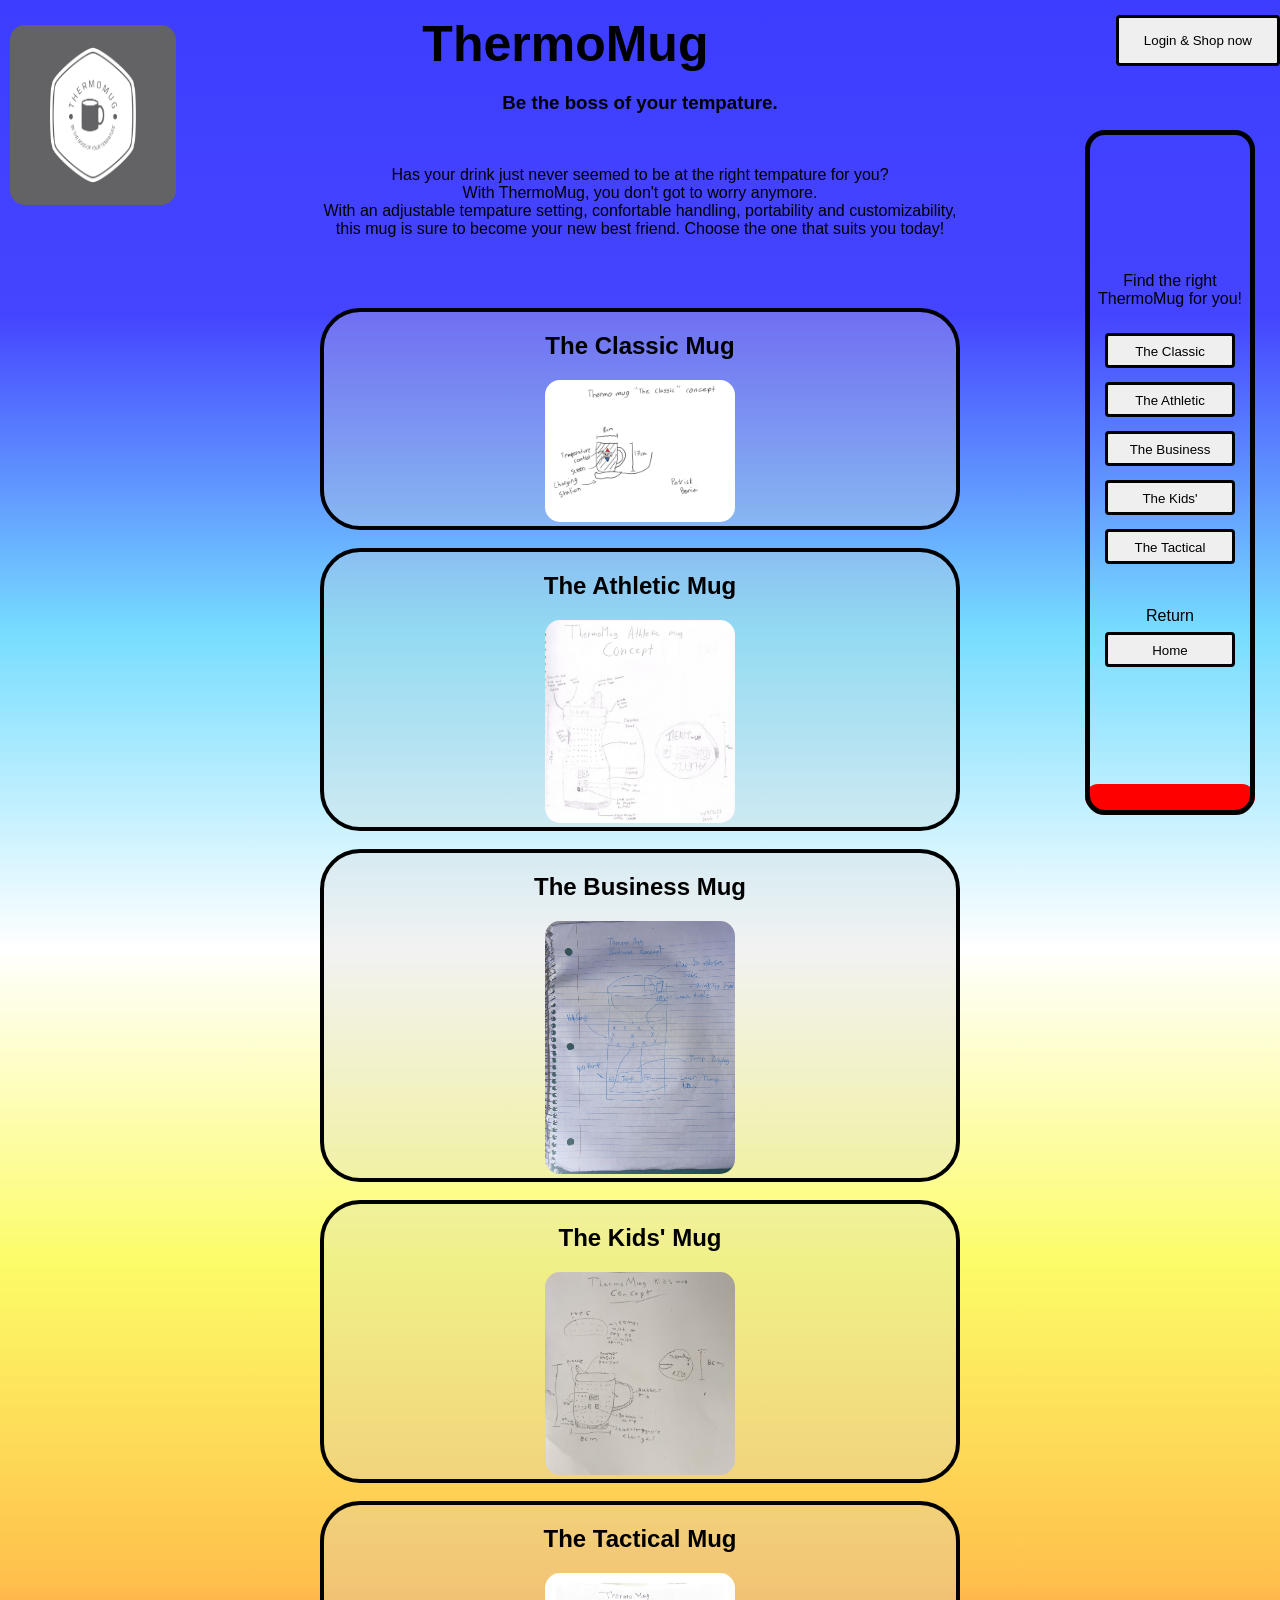
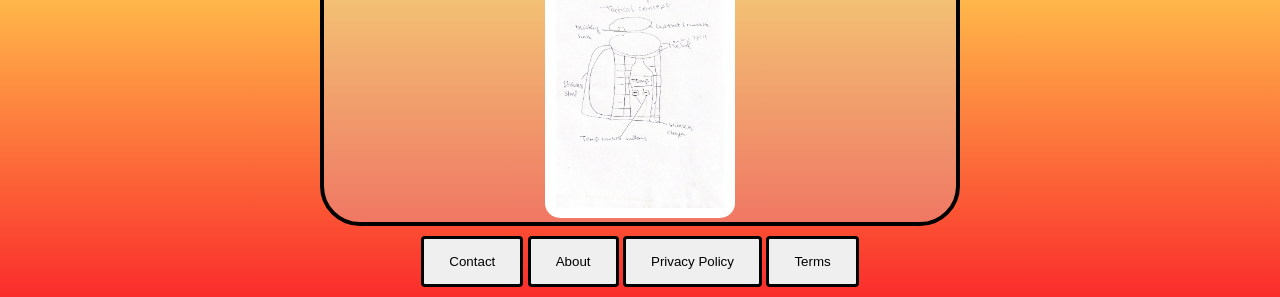
==== index.html @ 1fc55ad2 "Merge branch 'main' into Omar" ====
<!DOCTYPE html>
<html>
    <head>
        <meta charset="UTF-8">
        <!--<meta name="keywords" content="HTML, CSS, JavaScript">-->
        <meta name="viewport" content="width=device-width, initial-scale=1.0">
        <link rel="stylesheet" href="style.css">
        <title>ThermoMug | Home</title>
        <script src="https://ajax.googleapis.com/ajax/libs/jquery/3.6.1/jquery.min.js"></script>
    </head>
    <body>
        <script src="script.js"></script>
        <div style="float:left">
            <img src="Mockups/thermomug-logo.png" style="position:absolute;margin:10px;width:13%;height:20%;">
        </div>
        <button onclick="location.href='login.html'" style="float:right">
            Login & Shop now
        </button>
        <span class="center">
            <h1>ThermoMug</h1>
            <h3>Be the boss of your tempature.</h3>
            <br>
            <p>Has your drink just never seemed to be at the right tempature for you?<br>With ThermoMug, you don't got to worry anymore.<br>With an adjustable tempature setting, confortable handling, portability and customizability,<br>this mug is sure to become your new best friend. Choose the one that suits you today!</p>
        </span>
        <br><br><br>
        <div class="imgDisplay">
            <center>
                <div class="outline">
                    <h2>The Classic Mug</h2>
                    <a href="product-feature/original.html"><img src="drawings/original.jpg" alt="Add images"></a>
                </div>
                <br>
                <div class="outline">
                    <h2>The Athletic Mug</h2>
                    <a href="product-feature/athletic.html"><img src="drawings/athletic.jpg" alt="Add images"></a>
                </div>
                <br>
                <div class="outline">
                    <h2>The Business Mug</h2>
                    <a href="product-feature/business.html"><img src="drawings/business.jpg" alt="Add images"></a>
                </div>
                <br>
                <div class="outline">
                    <h2>The Kids' Mug</h2>
                    <a href="product-feature/youth.html"><img src="drawings/kids.jpg" alt="Add images"></a>
                </div>
                <br>
                <div class="outline">
                    <h2>The Tactical Mug</h2>
                    <a href="product-feature/tactical.html"><img src="drawings/tactical.jpg" alt="Add images"></a>
                </div>
            </center>
        </div>
        <div class="menuContainer" id="menuContainer">
            <div style="position:absolute;padding:30%;font-size:30px;"; id="tempature"></div>
            <div class="menuBar" id="menuBar">
                <span class="spanCenter">
                    <label>Find the right ThermoMug for you!</label><br><br>
                    <button class="menuButtons" onclick="location.href='product-feature/original.html'">The Classic</button><br>
                    <button class="menuButtons" onclick="location.href='product-feature/athletic.html'">The Athletic</button><br>
                    <button class="menuButtons" onclick="location.href='product-feature/business.html'">The Business</button><br>
                    <button class="menuButtons" onclick="location.href='product-feature/youth.html'">The Kids'</button><br>
                    <button class="menuButtons" onclick="location.href='product-feature/tactical.html'">The Tactical</button><br><br>
                    <br>Return
                    <button class="menuButtons" onclick="location.href='index.html'">Home</a>
                </span>
            </div>
            <div class="thermoLiquid" id="thermoLiquid"></div>
        </div>

        <div class="footButtonsContainer">
            <button class="footButtons" onclick="location.href='info/contact.html'">Contact</button>
            <button class="footButtons" onclick="location.href='info/about.html'">About</button>
            <button class="footButtons" onclick="location.href='info/privacy.html'">Privacy Policy</button>
            <button class="footButtons" onclick="location.href='info/terms.html'">Terms</button>
        </div>
    </body>
</html>

<!--https://stackoverflow.com/questions/31594698/progress-bar-when-scroll-->
---- style.css ----
html {
    -ms-overflow-style:none;
    scrollbar-width:none;
}
html::-webkit-scrollbar { /*these functions will hide the scroll bar from view for all commonly used browsers*/
    display:none;
}

body {
    font-family: 'Trebuchet MS', 'Lucida Sans Unicode', 'Lucida Grande', 'Lucida Sans', Arial, sans-serif;
    margin: 0;
    padding:0;
    background-size: 100%;
    background: linear-gradient(to bottom, rgb(61, 61, 255), rgb(69, 69, 255), rgb(119, 221, 255), white, rgb(252, 252, 103), rgb(255, 192, 76), rgb(250, 44, 44));
    background-repeat: no-repeat; 
    /*background-color: gray;*/
}

h1 {
    font-size:50px;
    margin:15px;
}

.imgDisplay {
    margin-left:25%;
    margin-right:25%;
}

.outline {
    border: 4px solid black;
    border-radius: 40px;
    background-color: rgb(211,211,211,0.3);
}

.center {
    text-align:center;
}

.centerLogin {
    display: flex;
    justify-content: center;
    align-items: center;
    text-align: center;
    min-height: 100vh;
}

.mugInfo {
    width: 85%;
}

.policy {
    margin-left:2%;
    margin-right: 15%;
}

.menuContainer {
    position:fixed;
    right:20px;
    bottom:10%;
    width:170px;
    height:75%;
    border:5px solid transparent;
    display:inline-block;
    text-align:center;
}

.menuBar {
    display:table;
    margin:0 auto;
    background-color:transparent;
    height:100%;
    z-index:1;
    bottom:60px;
    overflow:hidden;
    border-radius:20px;
    border:5px solid black;
}

.spanCenter {
    display:table-cell;
    vertical-align:middle;
}

.thermoLiquid {
    background-color:red;
    margin:0 auto;
    position: fixed;
    z-index:-1;
    text-align:center;
    bottom:10%;
    border-radius:20px;
    border:5px transparent;
    padding:13px 85px;
    transition:padding 0.5s;
}


.footButtonsContainer {
    text-align:center;
    position:relative;
}

button {
    border:3px solid black;
    border-radius:4px;
    color:black;
    padding:15px 25px;
    text-align:center;
}

.menuButtons {
    width: 130px;
    height: 35px;
    padding: 5%;
    margin: 7px;
}

.footButtons {
    margin:10px auto;
    display:inline-block;
}

img {
    border-radius:15px;
    height:30%;
    width:30%;
    transition-duration: 0.2s;
    box-shadow: 0 0 0 0 rgba(0,0,0,0.5);
}

img:hover { /*shadow effect for images while you hover over them*/
    transition-duration: 0.2s;
    box-shadow: 0px 10px 10px 0px rgba(0,0,0,0.5);
}
.addButton {
    background-color: #32CD03;
    color: black;
    border: 2px solid #4CAF50;
  }
.removeButton{
    background-color: #FF4500;
    color: black;
    border: 2px solid #8B0000;
}
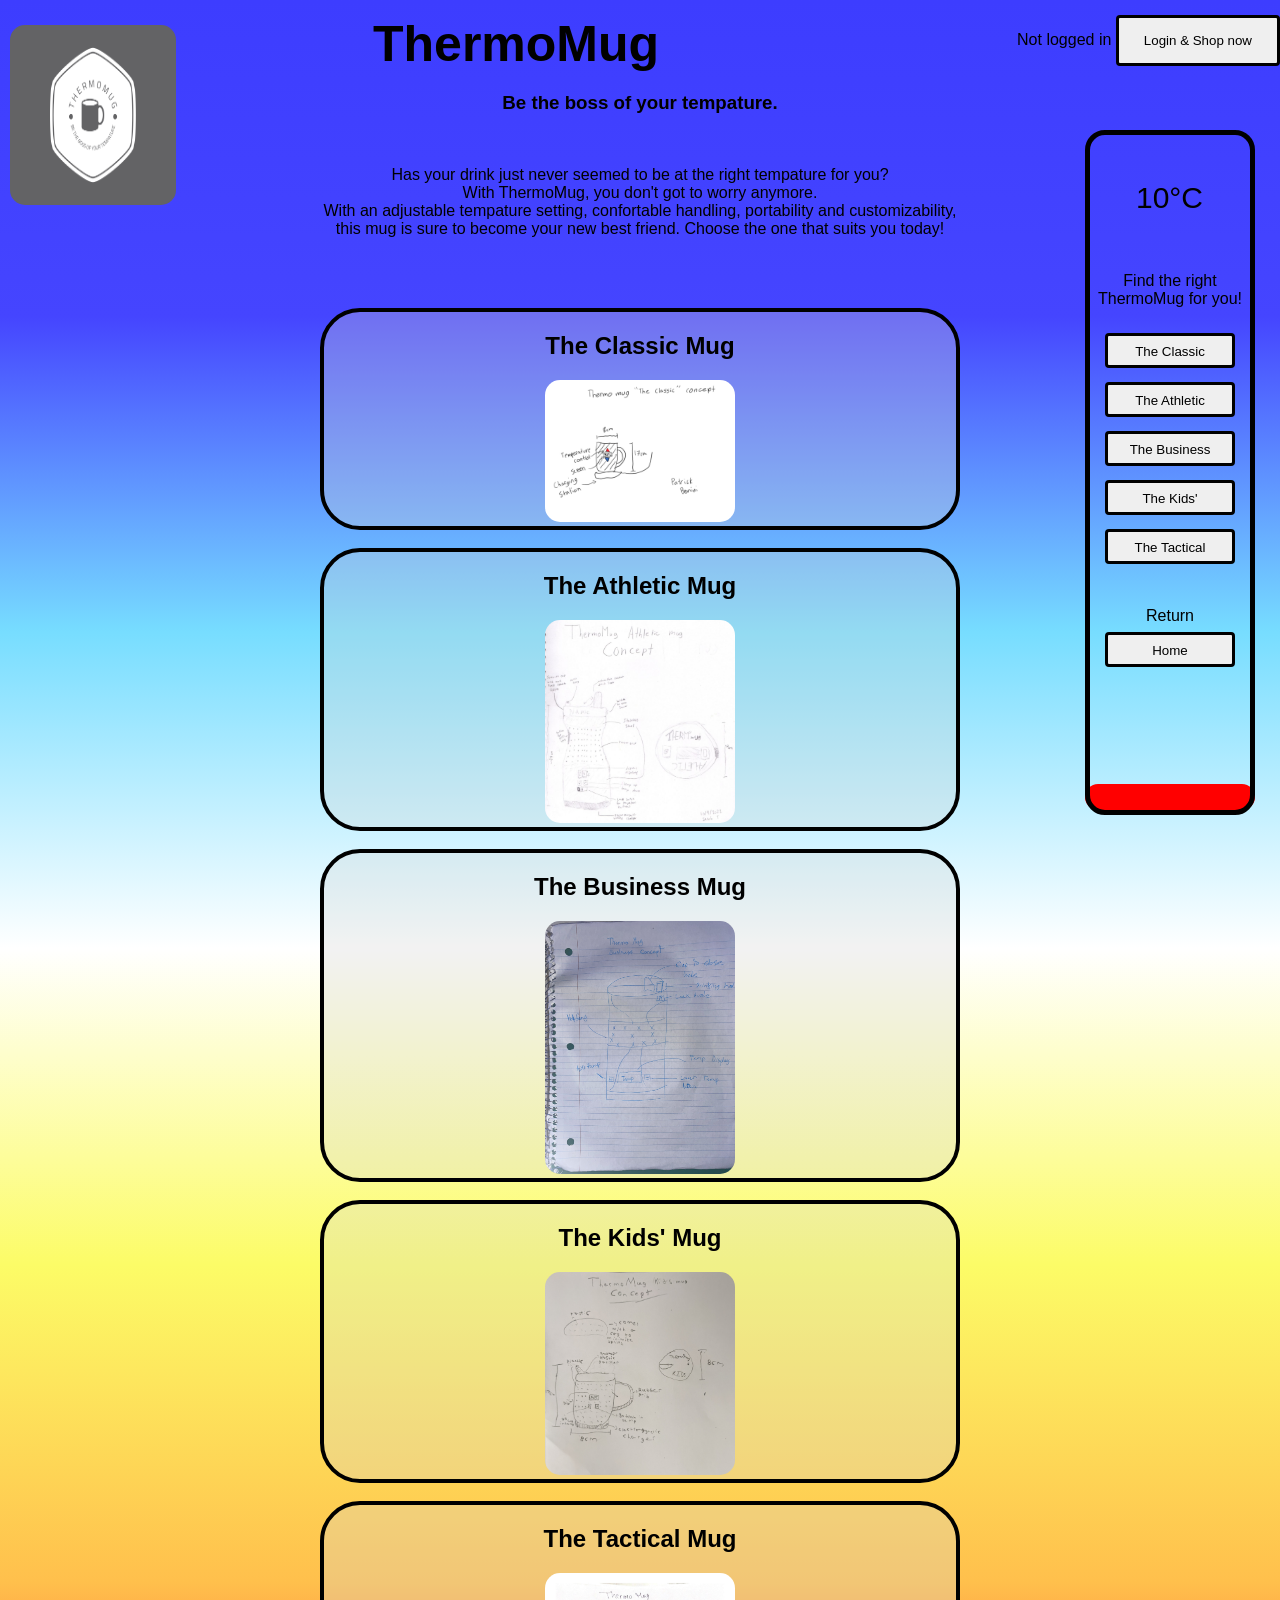
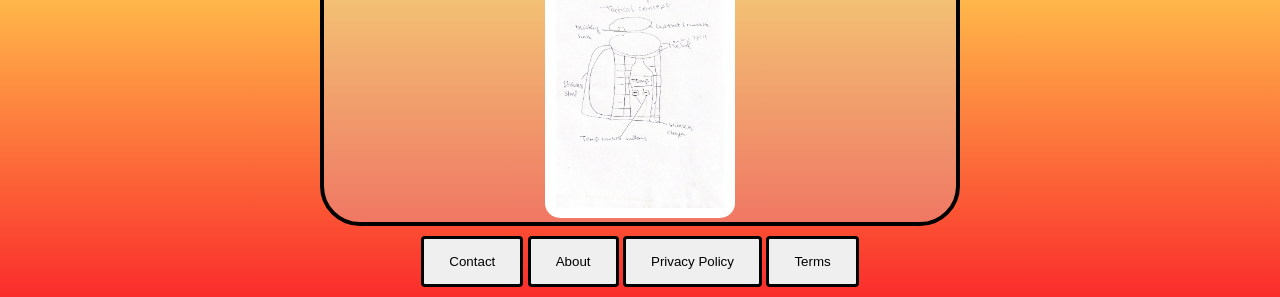
==== commit 2986608c: ""not logged in" warning" ====
--- a/index.html
+++ b/index.html
@@ -2,20 +2,31 @@
 <html>
     <head>
         <meta charset="UTF-8">
-        <!--<meta name="keywords" content="HTML, CSS, JavaScript">-->
         <meta name="viewport" content="width=device-width, initial-scale=1.0">
         <link rel="stylesheet" href="style.css">
         <title>ThermoMug | Home</title>
-        <script src="https://ajax.googleapis.com/ajax/libs/jquery/3.6.1/jquery.min.js"></script>
+        <script>
+            function initUser(){
+                if (localStorage.getItem("userEmail")!=null) {
+                    document.getElementById("username").innerHTML = localStorage.getItem("userEmail");
+                } else {
+                    document.getElementById("username").innerHTML = "Not logged in";
+                }
+            }
+        </script>
     </head>
-    <body>
+    <body onload="initUser()">
         <script src="script.js"></script>
         <div style="float:left">
             <img src="Mockups/thermomug-logo.png" style="position:absolute;margin:10px;width:13%;height:20%;">
         </div>
-        <button onclick="location.href='login.html'" style="float:right">
-            Login & Shop now
-        </button>
+        <div style="float:right">
+            <span id="username"></span>
+            <button onclick="location.href='login.html'">
+                Login & Shop now
+            </button>
+        </div>
+        
         <span class="center">
             <h1>ThermoMug</h1>
             <h3>Be the boss of your tempature.</h3>
--- a/style.css
+++ b/style.css
@@ -13,7 +13,6 @@
     background-size: 100%;
     background: linear-gradient(to bottom, rgb(61, 61, 255), rgb(69, 69, 255), rgb(119, 221, 255), white, rgb(252, 252, 103), rgb(255, 192, 76), rgb(250, 44, 44));
     background-repeat: no-repeat; 
-    /*background-color: gray;*/
 }
 
 h1 {
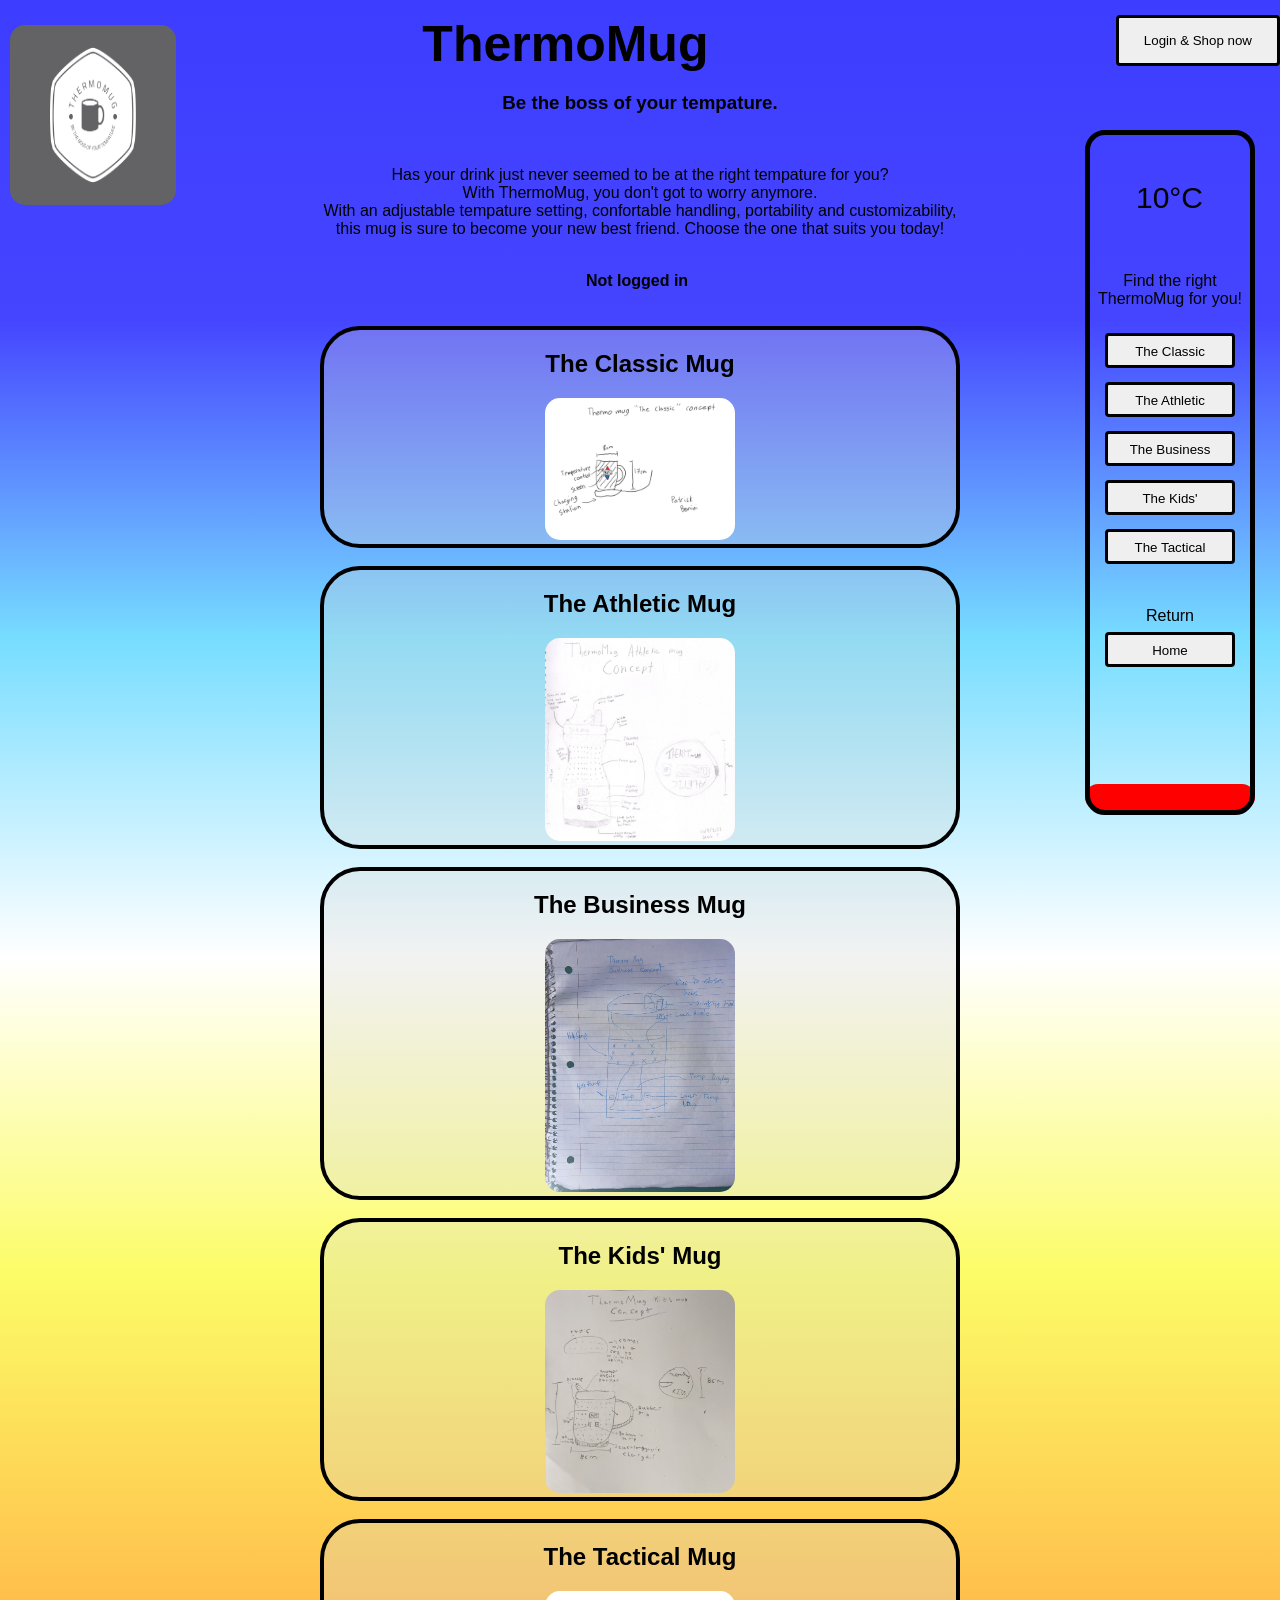
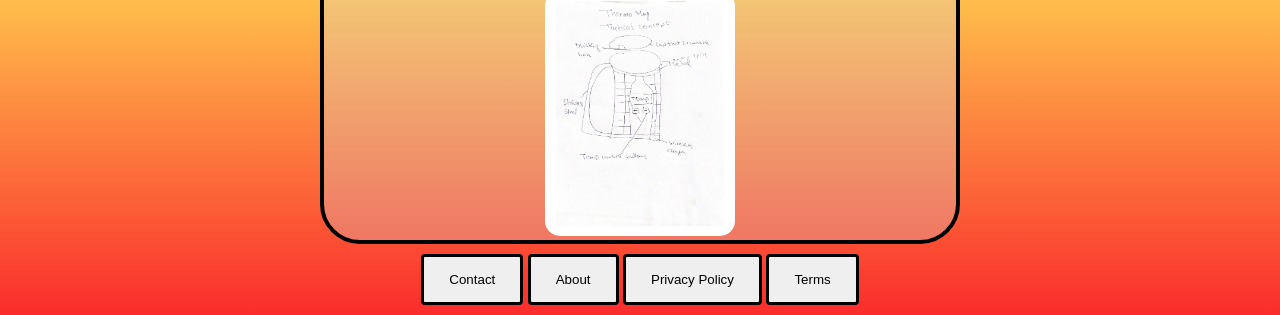
==== commit 4d73fbc5: "reworked login" ====
--- a/index.html
+++ b/index.html
@@ -6,11 +6,12 @@
         <link rel="stylesheet" href="style.css">
         <title>ThermoMug | Home</title>
         <script>
-            function initUser(){
-                if (localStorage.getItem("userEmail")!=null) {
-                    document.getElementById("username").innerHTML = localStorage.getItem("userEmail");
+            function initUser(){ //displays username (email) if user is logged in
+                console.log("init");
+                if (localStorage.getItem("userEmail")==''||localStorage.getItem("userEmail")==null) {
+                    document.getElementById("username").innerHTML = "<b>Not logged in</b>";
                 } else {
-                    document.getElementById("username").innerHTML = "Not logged in";
+                    document.getElementById("username").innerHTML = "<b>Logged in as:</b> "+localStorage.getItem("userEmail");
                 }
             }
         </script>
@@ -20,20 +21,16 @@
         <div style="float:left">
             <img src="Mockups/thermomug-logo.png" style="position:absolute;margin:10px;width:13%;height:20%;">
         </div>
-        <div style="float:right">
-            <span id="username"></span>
-            <button onclick="location.href='login.html'">
-                Login & Shop now
-            </button>
-        </div>
-        
+        <button style="float:right" onclick="location.href='login.html'">
+            Login & Shop now
+        </button>
         <span class="center">
             <h1>ThermoMug</h1>
             <h3>Be the boss of your tempature.</h3>
             <br>
             <p>Has your drink just never seemed to be at the right tempature for you?<br>With ThermoMug, you don't got to worry anymore.<br>With an adjustable tempature setting, confortable handling, portability and customizability,<br>this mug is sure to become your new best friend. Choose the one that suits you today!</p>
         </span>
-        <br><br><br>
+        <br><center><div style="position:relative;right:3px;"><span id="username"></span></div></center><br><br>
         <div class="imgDisplay">
             <center>
                 <div class="outline">
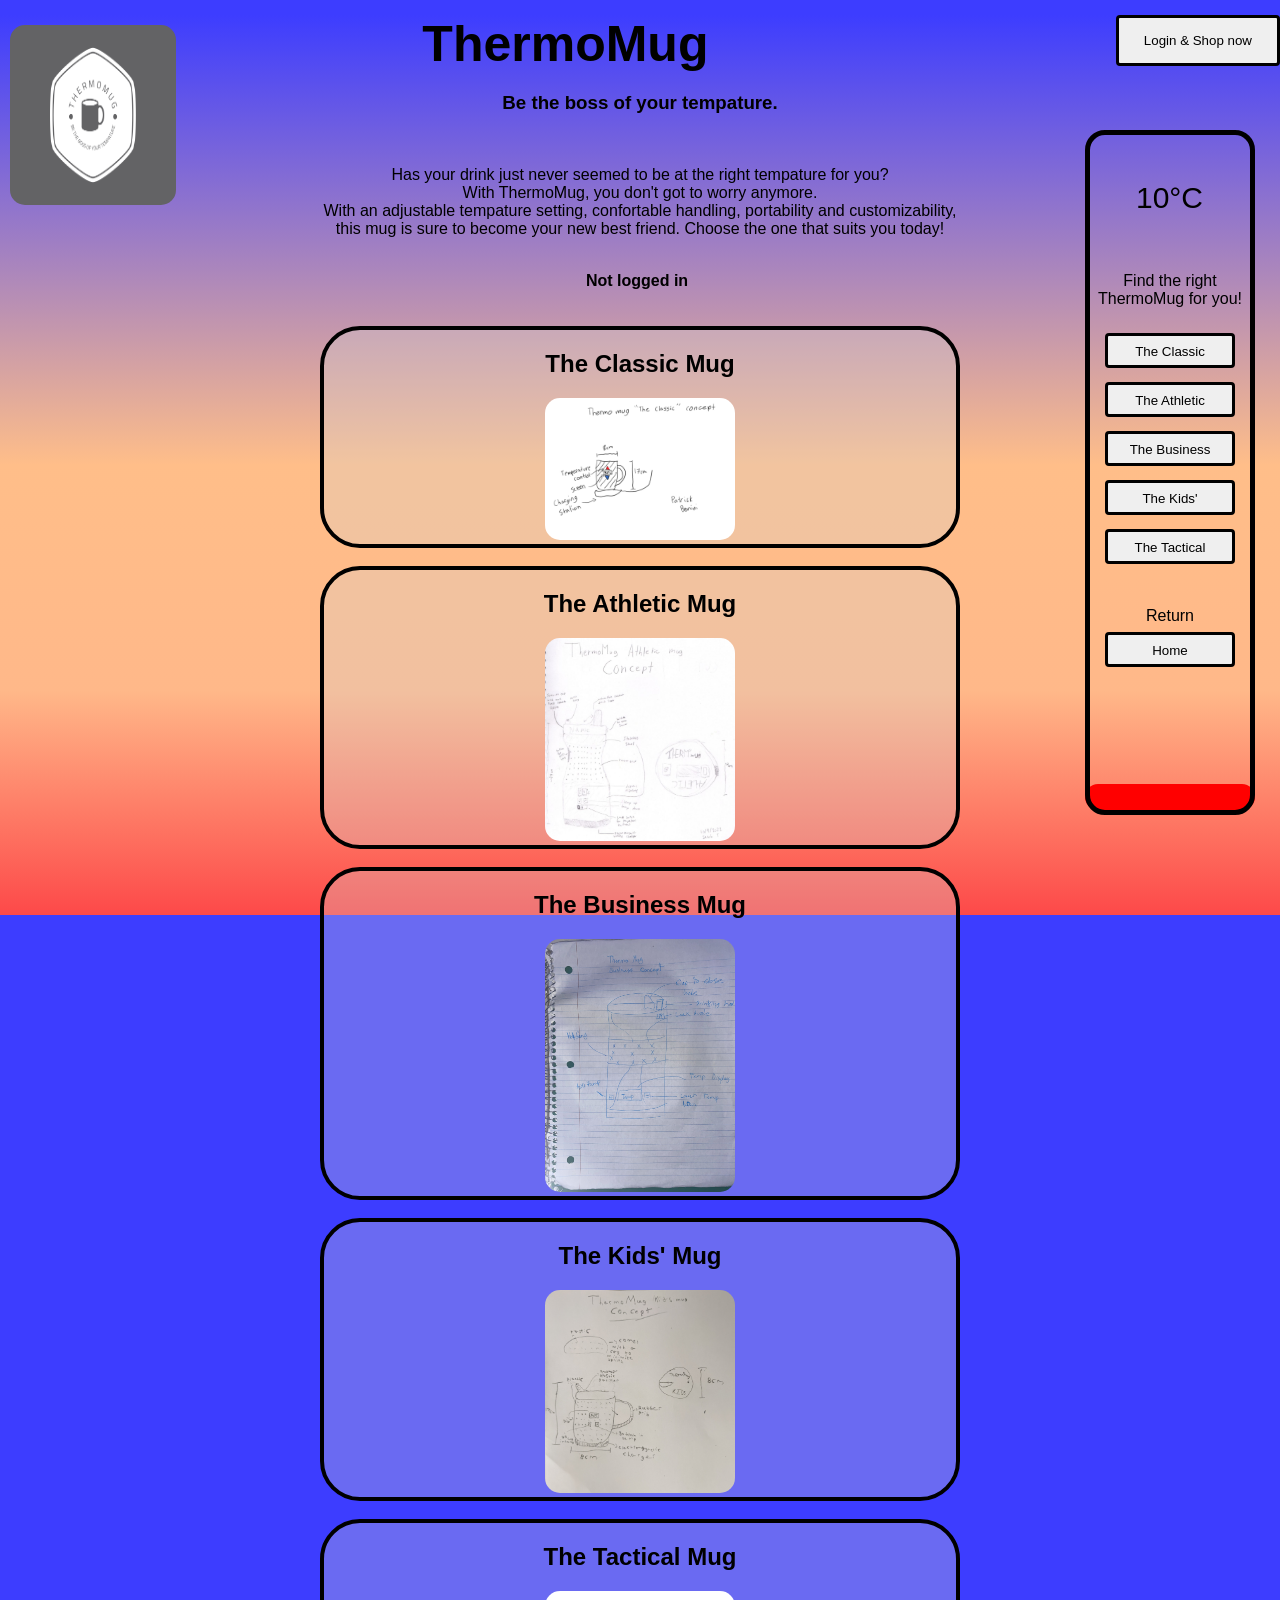
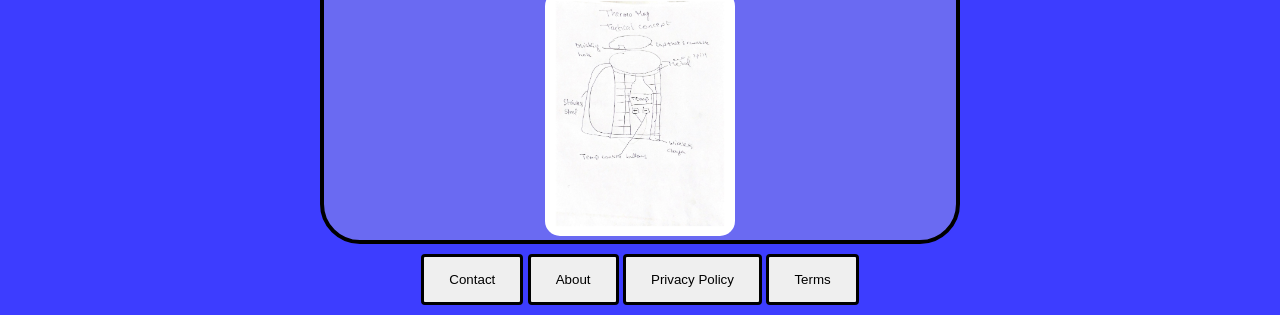
==== commit 649f3a43: "rework on wallpaper engine" ====
--- a/index.html
+++ b/index.html
@@ -7,7 +7,6 @@
         <title>ThermoMug | Home</title>
         <script>
             function initUser(){ //displays username (email) if user is logged in
-                console.log("init");
                 if (localStorage.getItem("userEmail")==''||localStorage.getItem("userEmail")==null) {
                     document.getElementById("username").innerHTML = "<b>Not logged in</b>";
                 } else {
@@ -18,6 +17,7 @@
     </head>
     <body onload="initUser()">
         <script src="script.js"></script>
+        <div id="flash"></div>
         <div style="float:left">
             <img src="Mockups/thermomug-logo.png" style="position:absolute;margin:10px;width:13%;height:20%;">
         </div>
--- a/style.css
+++ b/style.css
@@ -11,8 +11,34 @@
     margin: 0;
     padding:0;
     background-size: 100%;
-    background: linear-gradient(to bottom, rgb(61, 61, 255), rgb(69, 69, 255), rgb(119, 221, 255), white, rgb(252, 252, 103), rgb(255, 192, 76), rgb(250, 44, 44));
+    background: rgb(61, 61, 255);
     background-repeat: no-repeat; 
+}
+
+#flash {
+    width:100vw;
+    height:100vh;
+    position:fixed;
+    background:linear-gradient(to bottom, rgb(61, 61, 255) 0%, rgb(255, 190, 137) 50%, rgb(255, 184, 137) 75%, rgb(253, 73, 73) 100%);
+    z-index:-1;
+}
+#flash::before {
+    content:'';
+    width:100vw;
+    height:100vh;
+    position:fixed;
+    background:linear-gradient(to top, rgb(253, 73, 73) 0%, rgb(119, 221, 255) 50%, rgb(96, 151, 235) 75%, rgb(61, 61, 255) 100%);
+    opacity:0;
+    animation:flash 5000ms ease-in-out 0s infinite alternate-reverse;
+    z-index:-1;
+}
+@keyframes flash {
+    0% {
+      opacity: 0;
+    }
+    100% {
+      opacity: 1;
+    }
 }
 
 h1 {
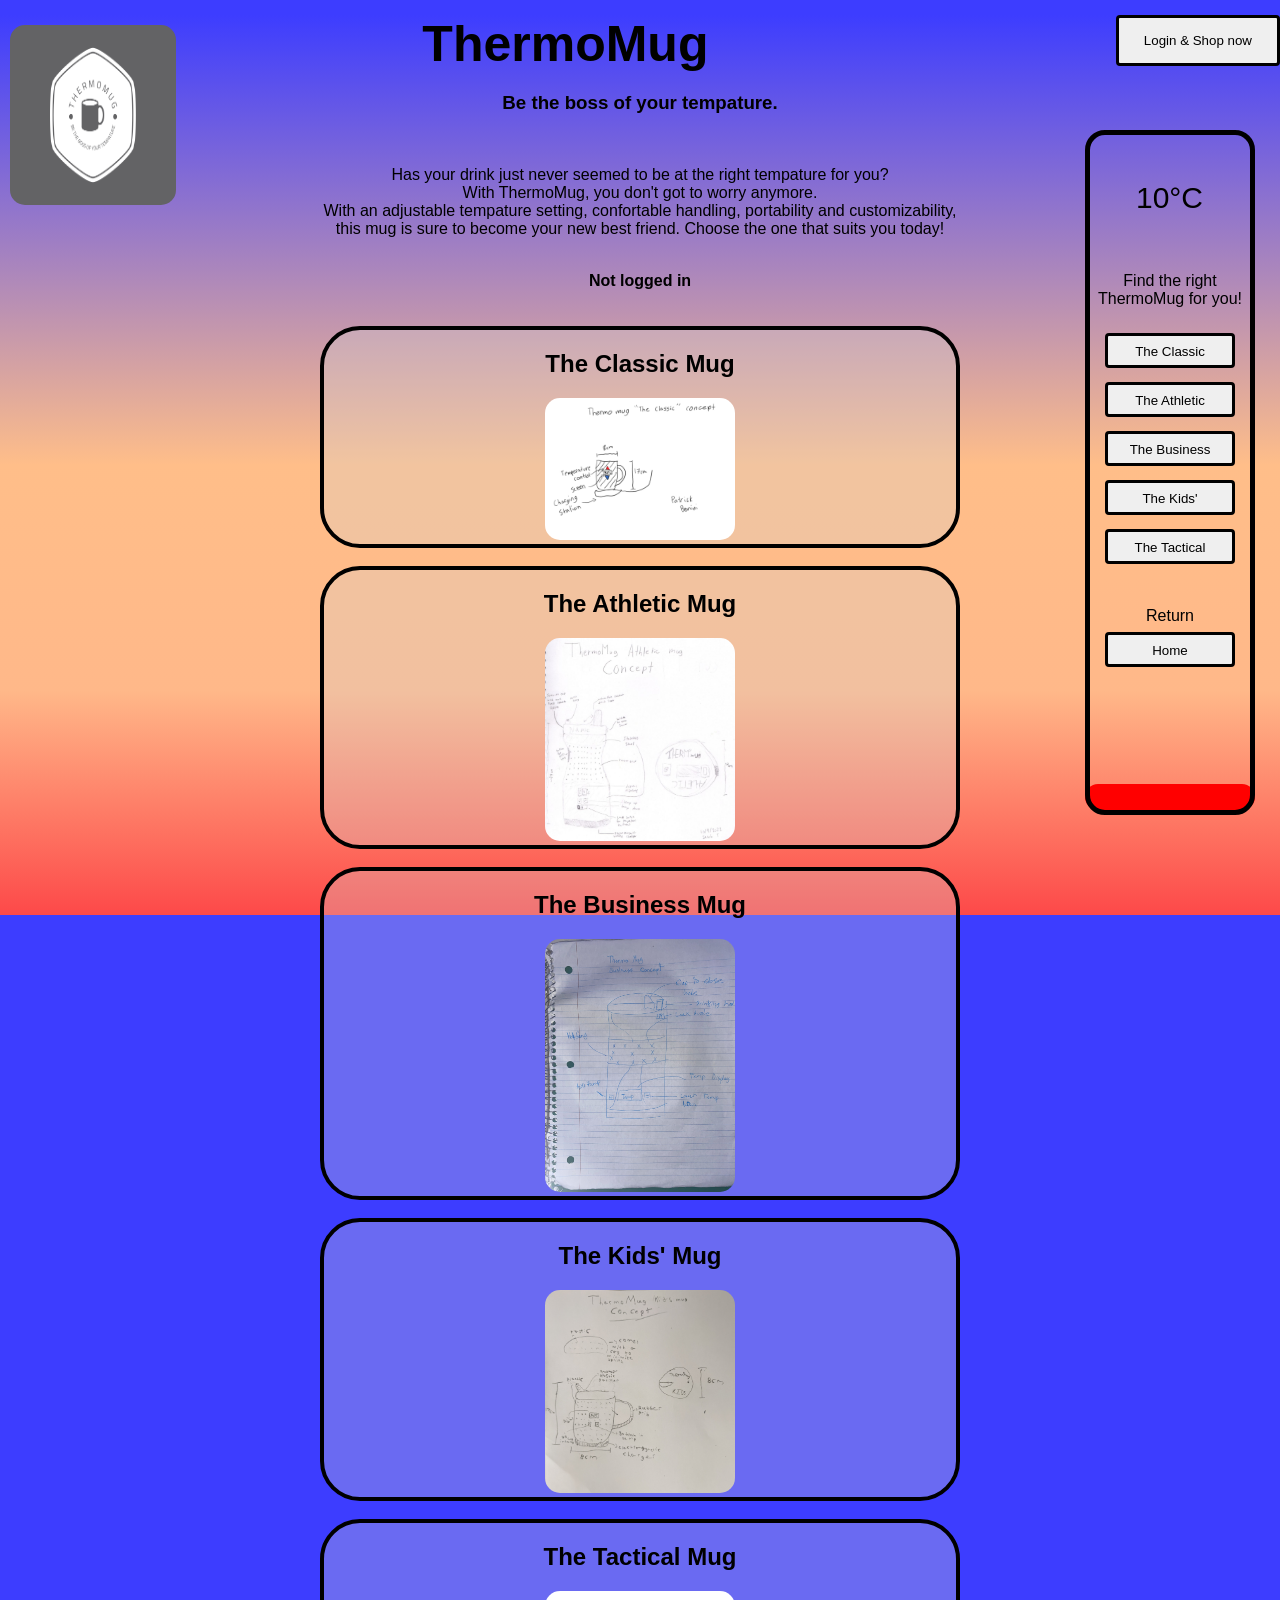
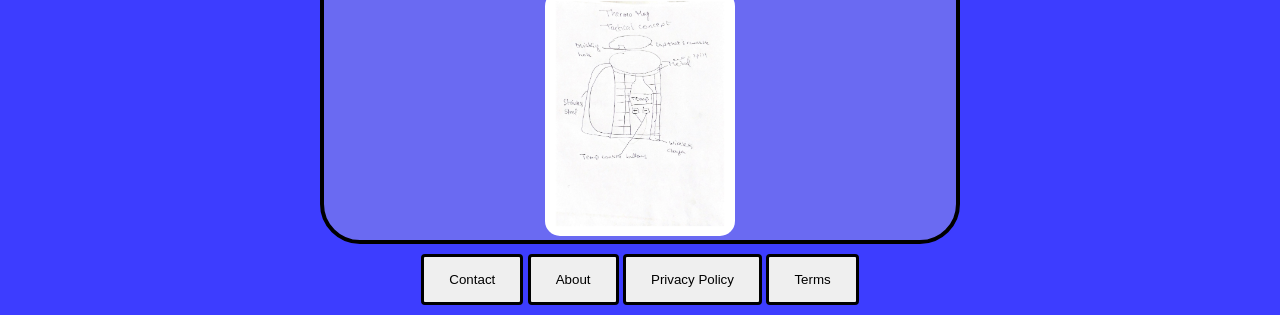
==== commit 3eec60a4: "login account display" ====
--- a/index.html
+++ b/index.html
@@ -30,7 +30,7 @@
             <br>
             <p>Has your drink just never seemed to be at the right tempature for you?<br>With ThermoMug, you don't got to worry anymore.<br>With an adjustable tempature setting, confortable handling, portability and customizability,<br>this mug is sure to become your new best friend. Choose the one that suits you today!</p>
         </span>
-        <br><center><div style="position:relative;right:3px;"><span id="username"></span></div></center><br><br>
+        <br><center><div style="position:relative"><span id="username"></span></div></center><br><br>
         <div class="imgDisplay">
             <center>
                 <div class="outline">
--- a/style.css
+++ b/style.css
@@ -29,7 +29,7 @@
     position:fixed;
     background:linear-gradient(to top, rgb(253, 73, 73) 0%, rgb(119, 221, 255) 50%, rgb(96, 151, 235) 75%, rgb(61, 61, 255) 100%);
     opacity:0;
-    animation:flash 5000ms ease-in-out 0s infinite alternate-reverse;
+    animation:flash 3500ms ease-in-out 0s infinite alternate-reverse;
     z-index:-1;
 }
 @keyframes flash {
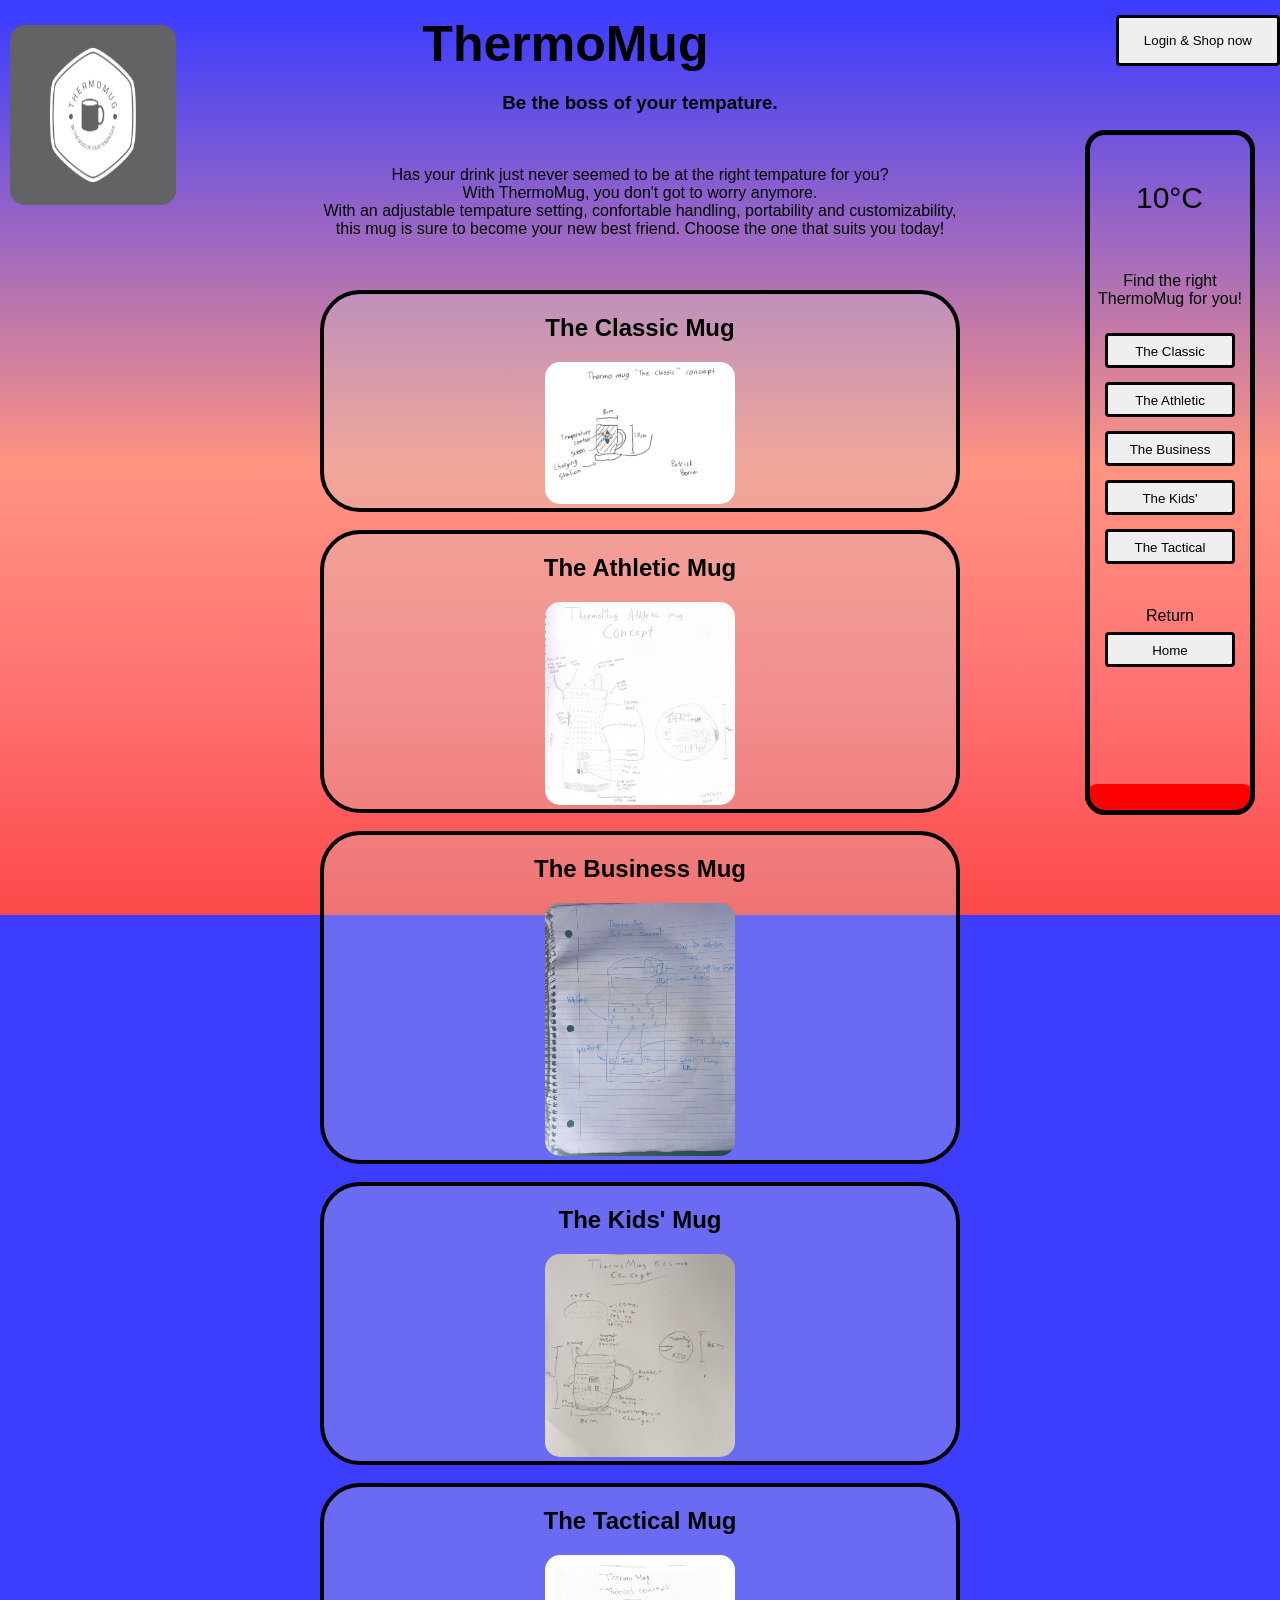
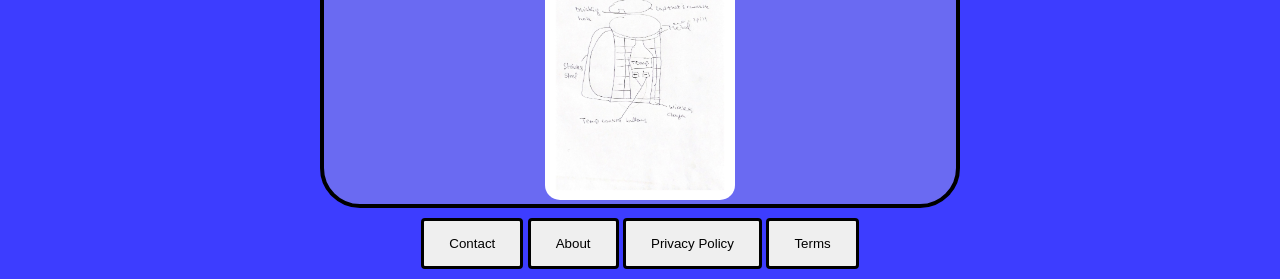
==== commit 49702957: "Logout function" ====
--- a/index.html
+++ b/index.html
@@ -5,17 +5,8 @@
         <meta name="viewport" content="width=device-width, initial-scale=1.0">
         <link rel="stylesheet" href="style.css">
         <title>ThermoMug | Home</title>
-        <script>
-            function initUser(){ //displays username (email) if user is logged in
-                if (localStorage.getItem("userEmail")==''||localStorage.getItem("userEmail")==null) {
-                    document.getElementById("username").innerHTML = "<b>Not logged in</b>";
-                } else {
-                    document.getElementById("username").innerHTML = "<b>Logged in as:</b> "+localStorage.getItem("userEmail");
-                }
-            }
-        </script>
     </head>
-    <body onload="initUser()">
+    <body>
         <script src="script.js"></script>
         <div id="flash"></div>
         <div style="float:left">
@@ -30,7 +21,7 @@
             <br>
             <p>Has your drink just never seemed to be at the right tempature for you?<br>With ThermoMug, you don't got to worry anymore.<br>With an adjustable tempature setting, confortable handling, portability and customizability,<br>this mug is sure to become your new best friend. Choose the one that suits you today!</p>
         </span>
-        <br><center><div style="position:relative"><span id="username"></span></div></center><br><br>
+        <br><br>
         <div class="imgDisplay">
             <center>
                 <div class="outline">
--- a/style.css
+++ b/style.css
@@ -19,7 +19,7 @@
     width:100vw;
     height:100vh;
     position:fixed;
-    background:linear-gradient(to bottom, rgb(61, 61, 255) 0%, rgb(255, 190, 137) 50%, rgb(255, 184, 137) 75%, rgb(253, 73, 73) 100%);
+    background:linear-gradient(to bottom, rgb(61, 61, 255) 0%, rgb(255, 148, 129) 50%, rgb(255, 114, 114) 75%, rgb(253, 73, 73) 100%);
     z-index:-1;
 }
 #flash::before {
